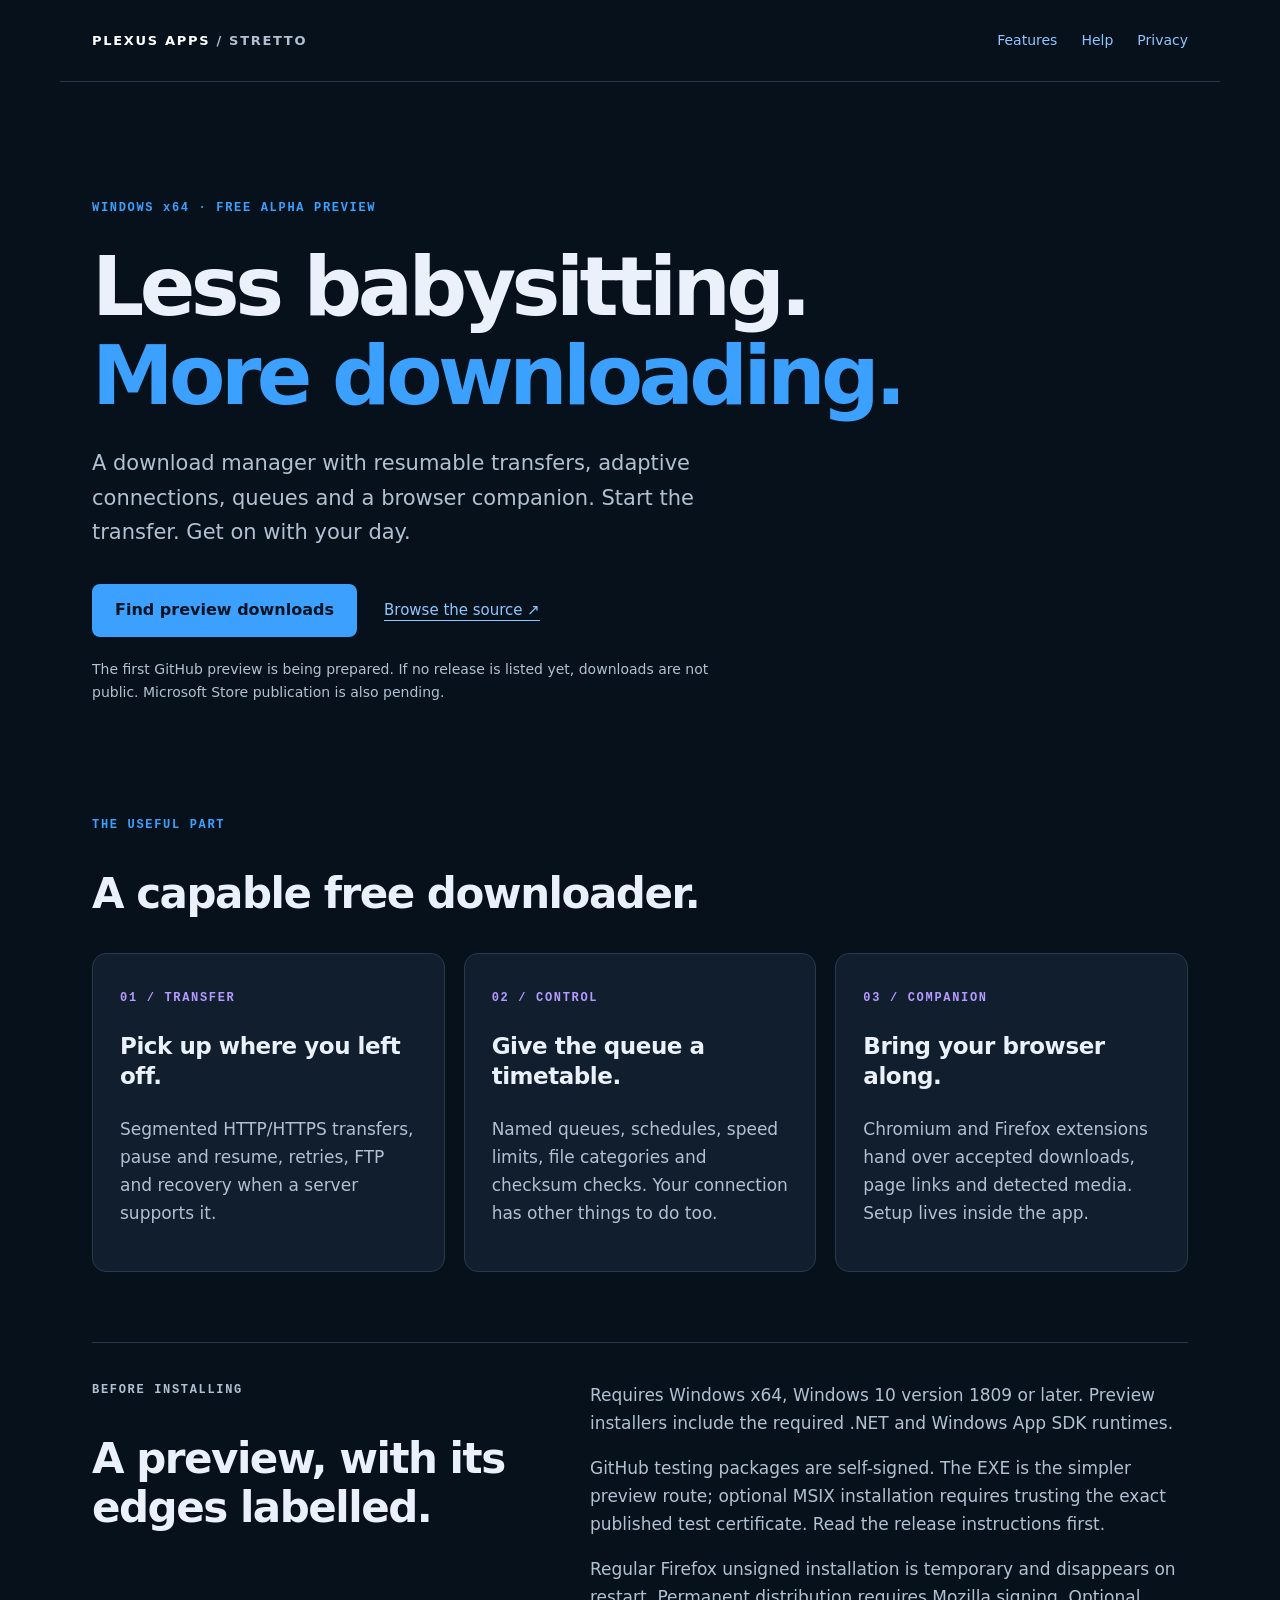
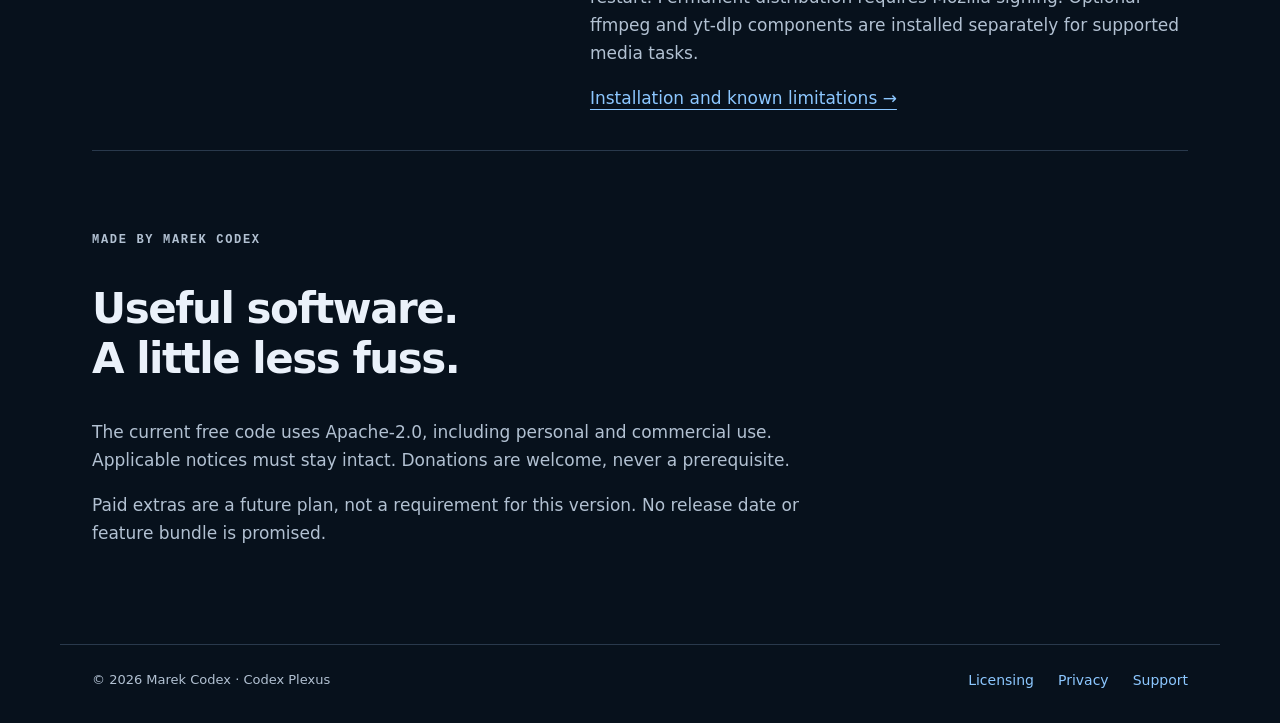
==== site/index.html @ dfea5575 "Prepare secure free preview, Apache licensing, and Windows package checks" ====
<!doctype html>
<html lang="en">
<head><meta charset="utf-8"><meta name="viewport" content="width=device-width,initial-scale=1"><meta name="description" content="Stretto Download Manager for Windows. Resumable transfers, adaptive connections, queues and browser integration."><title>Stretto Download Manager · Plexus Apps</title><link rel="stylesheet" href="style.css"></head>
<body>
<a class="skip" href="#main">Skip to content</a>
<header><a class="brand" href="index.html">PLEXUS APPS <span>/ STRETTO</span></a><nav aria-label="Main navigation"><a href="#features">Features</a><a href="support.html">Help</a><a href="privacy.html">Privacy</a></nav></header>
<main id="main">
<section class="hero"><p class="eyebrow">WINDOWS x64 · FREE ALPHA PREVIEW</p><h1>Less babysitting.<br><span>More downloading.</span></h1><p class="intro">A download manager with resumable transfers, adaptive connections, queues and a browser companion. Start the transfer. Get on with your day.</p><div class="actions"><a class="button" href="https://github.com/Marek-Codex/Stretto-Download-Manager/releases">Find preview downloads</a><a class="secondary" href="https://github.com/Marek-Codex/Stretto-Download-Manager">Browse the source ↗</a></div><p class="note">The first GitHub preview is being prepared. If no release is listed yet, downloads are not public. Microsoft Store publication is also pending.</p></section>
<section id="features" aria-labelledby="feature-title"><p class="eyebrow">THE USEFUL PART</p><h2 id="feature-title">A capable free downloader.</h2><div class="grid"><article><span class="number">01 / TRANSFER</span><h3>Pick up where you left off.</h3><p>Segmented HTTP/HTTPS transfers, pause and resume, retries, FTP and recovery when a server supports it.</p></article><article><span class="number">02 / CONTROL</span><h3>Give the queue a timetable.</h3><p>Named queues, schedules, speed limits, file categories and checksum checks. Your connection has other things to do too.</p></article><article><span class="number">03 / COMPANION</span><h3>Bring your browser along.</h3><p>Chromium and Firefox extensions hand over accepted downloads, page links and detected media. Setup lives inside the app.</p></article></div></section>
<section class="panel" aria-labelledby="preview-title"><div><p class="eyebrow">BEFORE INSTALLING</p><h2 id="preview-title">A preview, with its edges labelled.</h2></div><div><p>Requires Windows x64, Windows 10 version 1809 or later. Preview installers include the required .NET and Windows App SDK runtimes.</p><p>GitHub testing packages are self-signed. The EXE is the simpler preview route; optional MSIX installation requires trusting the exact published test certificate. Read the release instructions first.</p><p>Regular Firefox unsigned installation is temporary and disappears on restart. Permanent distribution requires Mozilla signing. Optional ffmpeg and yt-dlp components are installed separately for supported media tasks.</p><a href="support.html">Installation and known limitations →</a></div></section>
<section class="closing"><p class="eyebrow">MADE BY MAREK CODEX</p><h2>Useful software.<br>A little less fuss.</h2><p>The current free code uses Apache-2.0, including personal and commercial use. Applicable notices must stay intact. Donations are welcome, never a prerequisite.</p><p>Paid extras are a future plan, not a requirement for this version. No release date or feature bundle is promised.</p></section>
</main><footer><span>© 2026 Marek Codex · Codex Plexus</span><div><a href="licensing.html">Licensing</a><a href="privacy.html">Privacy</a><a href="support.html">Support</a></div></footer>
</body></html>
---- site/style.css ----
:root{color-scheme:dark;--bg:#07111c;--panel:#101e2d;--text:#eaf1fa;--muted:#b2c1d2;--blue:#3ca0ff;--line:#29394c}*{box-sizing:border-box}html{scroll-behavior:smooth}body{margin:0;background:var(--bg);color:var(--text);font:17px/1.65 system-ui,-apple-system,"Segoe UI",sans-serif}a{color:#8cc7ff;text-underline-offset:5px}a:hover{color:white}a:focus-visible{outline:3px solid var(--blue);outline-offset:6px}header,main,footer{max-width:1160px;margin:auto;padding-left:32px;padding-right:32px}header{display:flex;justify-content:space-between;align-items:center;gap:24px;padding-top:29px;padding-bottom:29px;border-bottom:1px solid var(--line)}.brand{color:white;text-decoration:none;font-size:13px;letter-spacing:.13em;font-weight:750}.brand span{color:var(--muted)}nav,footer div{display:flex;gap:24px}nav a,footer a{font-size:14px;text-decoration:none}.hero{padding:105px 0 86px;max-width:860px}.eyebrow,.number{color:var(--blue);font:700 12px/1.5 ui-monospace,Consolas,monospace;letter-spacing:.14em}h1{font-size:clamp(46px,7vw,82px);line-height:1.08;letter-spacing:-.055em;margin:26px 0}h1 span{color:var(--blue)}h2{font-size:clamp(28px,4vw,42px);line-height:1.18;letter-spacing:-.035em}h3{font-size:23px;line-height:1.3;letter-spacing:-.02em}.intro{font-size:21px;color:var(--muted);max-width:670px}.actions{display:flex;flex-wrap:wrap;align-items:center;gap:27px;margin:34px 0 21px}.button{display:inline-block;padding:13px 23px;background:var(--blue);border-radius:8px;color:#051322;text-decoration:none;font-size:16px;font-weight:750}.button:hover{background:#85c3ff;color:#051322}.secondary{font-size:15px}.note{font-size:14px;color:var(--muted);max-width:650px}.grid{display:grid;grid-template-columns:repeat(3,1fr);gap:19px;margin:32px 0 70px}.grid article{background:var(--panel);border:1px solid var(--line);border-radius:14px;padding:27px}.grid p,.panel p,.closing p{color:var(--muted)}.number{color:#b69aff}.panel{display:grid;grid-template-columns:1fr 1.35fr;gap:55px;padding:38px 0;border-top:1px solid var(--line);border-bottom:1px solid var(--line)}.panel p:first-child{margin-top:0}.closing{max-width:730px;padding:68px 0 80px}footer{padding-top:24px;padding-bottom:30px;border-top:1px solid var(--line);display:flex;justify-content:space-between;gap:24px;font-size:13px;color:var(--muted)}.skip{position:absolute;left:16px;top:-100px;background:var(--bg);padding:12px;z-index:2}.skip:focus{top:8px}.document{max-width:850px;padding-top:50px;padding-bottom:70px}.document h1{font-size:42px}.document pre{font:inherit;white-space:pre-wrap;overflow-wrap:anywhere;color:var(--muted)}@media(max-width:760px){header,main,footer{padding-left:22px;padding-right:22px}header,footer{flex-direction:column;align-items:flex-start}.hero{padding:65px 0 55px}.grid,.panel{grid-template-columns:1fr}.panel{gap:16px}.grid{gap:14px}nav,footer div{flex-wrap:wrap;gap:20px}.intro{font-size:19px}}@media(prefers-reduced-motion:reduce){html{scroll-behavior:auto}}
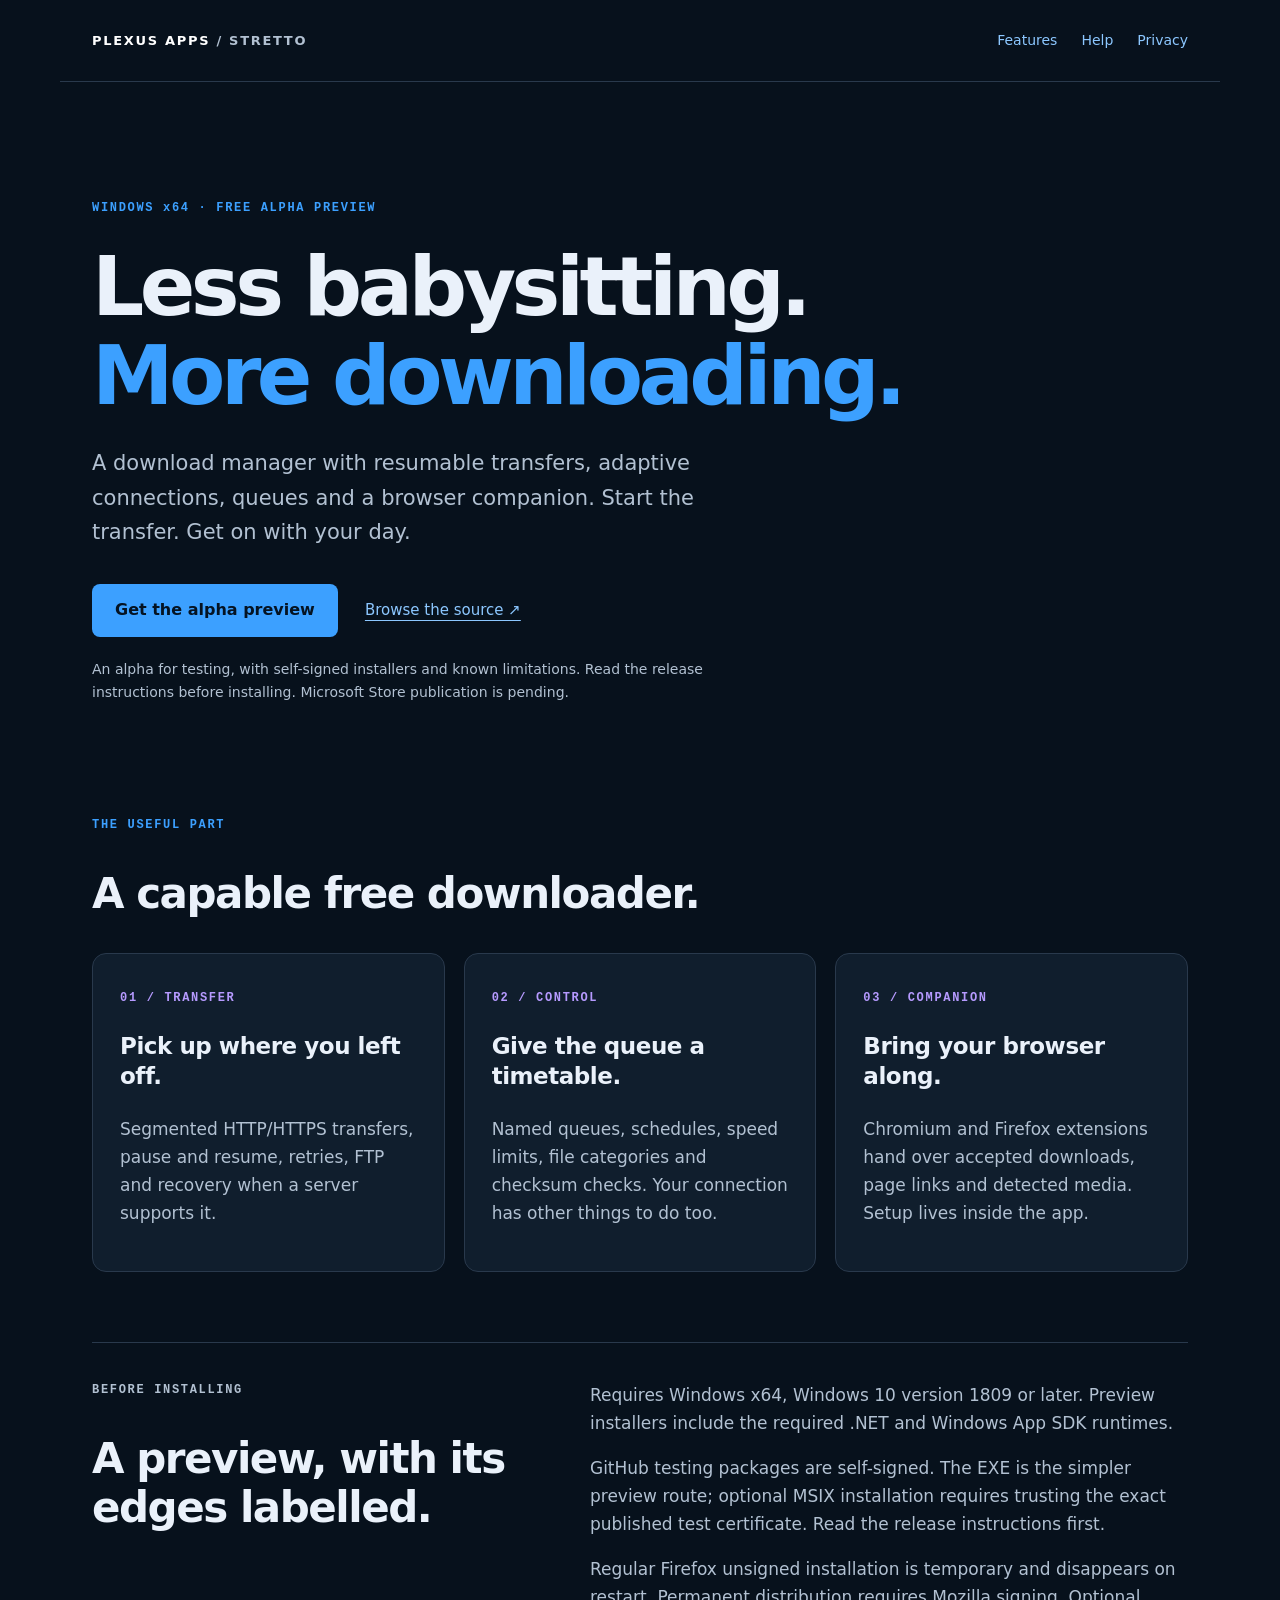
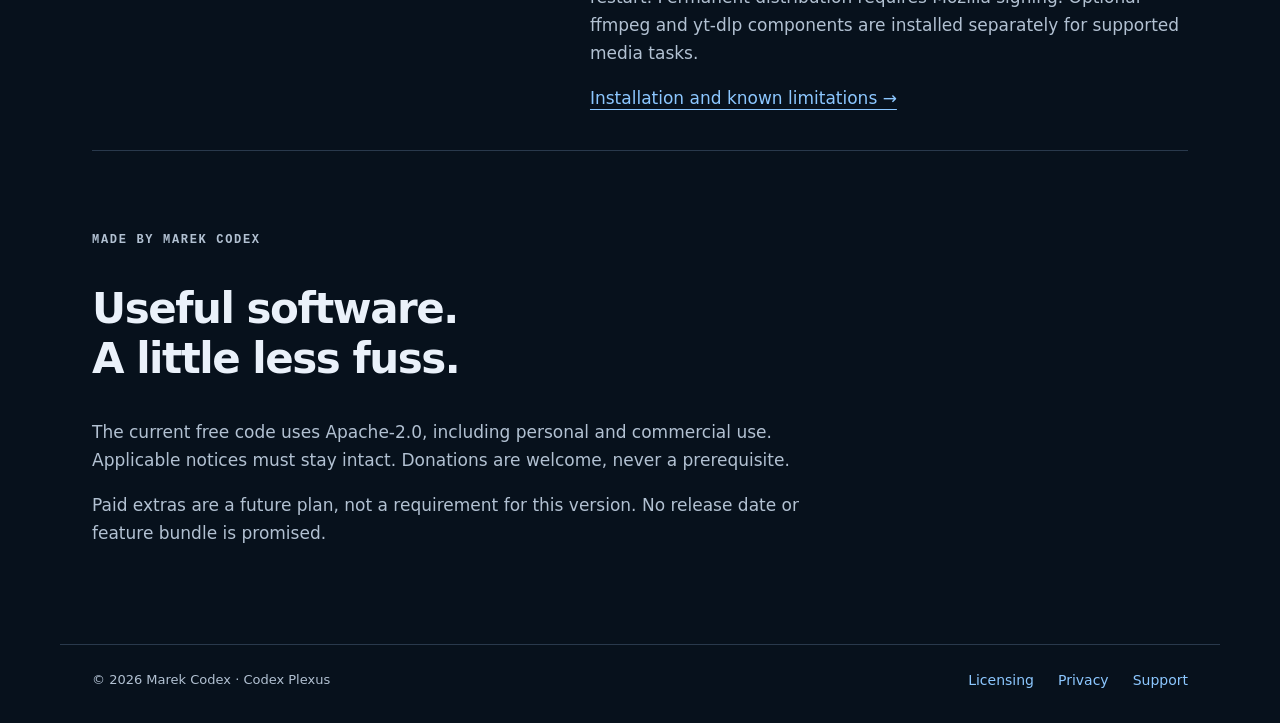
==== commit 5ec47446: "Record clean Windows acceptance and prepare the preview homepage" ====
--- a/site/index.html
+++ b/site/index.html
@@ -5,7 +5,7 @@
 <a class="skip" href="#main">Skip to content</a>
 <header><a class="brand" href="index.html">PLEXUS APPS <span>/ STRETTO</span></a><nav aria-label="Main navigation"><a href="#features">Features</a><a href="support.html">Help</a><a href="privacy.html">Privacy</a></nav></header>
 <main id="main">
-<section class="hero"><p class="eyebrow">WINDOWS x64 · FREE ALPHA PREVIEW</p><h1>Less babysitting.<br><span>More downloading.</span></h1><p class="intro">A download manager with resumable transfers, adaptive connections, queues and a browser companion. Start the transfer. Get on with your day.</p><div class="actions"><a class="button" href="https://github.com/Marek-Codex/Stretto-Download-Manager/releases">Find preview downloads</a><a class="secondary" href="https://github.com/Marek-Codex/Stretto-Download-Manager">Browse the source ↗</a></div><p class="note">The first GitHub preview is being prepared. If no release is listed yet, downloads are not public. Microsoft Store publication is also pending.</p></section>
+<section class="hero"><p class="eyebrow">WINDOWS x64 · FREE ALPHA PREVIEW</p><h1>Less babysitting.<br><span>More downloading.</span></h1><p class="intro">A download manager with resumable transfers, adaptive connections, queues and a browser companion. Start the transfer. Get on with your day.</p><div class="actions"><a class="button" href="https://github.com/Marek-Codex/Stretto-Download-Manager/releases/tag/v0.1.0-alpha.1">Get the alpha preview</a><a class="secondary" href="https://github.com/Marek-Codex/Stretto-Download-Manager">Browse the source ↗</a></div><p class="note">An alpha for testing, with self-signed installers and known limitations. Read the release instructions before installing. Microsoft Store publication is pending.</p></section>
 <section id="features" aria-labelledby="feature-title"><p class="eyebrow">THE USEFUL PART</p><h2 id="feature-title">A capable free downloader.</h2><div class="grid"><article><span class="number">01 / TRANSFER</span><h3>Pick up where you left off.</h3><p>Segmented HTTP/HTTPS transfers, pause and resume, retries, FTP and recovery when a server supports it.</p></article><article><span class="number">02 / CONTROL</span><h3>Give the queue a timetable.</h3><p>Named queues, schedules, speed limits, file categories and checksum checks. Your connection has other things to do too.</p></article><article><span class="number">03 / COMPANION</span><h3>Bring your browser along.</h3><p>Chromium and Firefox extensions hand over accepted downloads, page links and detected media. Setup lives inside the app.</p></article></div></section>
 <section class="panel" aria-labelledby="preview-title"><div><p class="eyebrow">BEFORE INSTALLING</p><h2 id="preview-title">A preview, with its edges labelled.</h2></div><div><p>Requires Windows x64, Windows 10 version 1809 or later. Preview installers include the required .NET and Windows App SDK runtimes.</p><p>GitHub testing packages are self-signed. The EXE is the simpler preview route; optional MSIX installation requires trusting the exact published test certificate. Read the release instructions first.</p><p>Regular Firefox unsigned installation is temporary and disappears on restart. Permanent distribution requires Mozilla signing. Optional ffmpeg and yt-dlp components are installed separately for supported media tasks.</p><a href="support.html">Installation and known limitations →</a></div></section>
 <section class="closing"><p class="eyebrow">MADE BY MAREK CODEX</p><h2>Useful software.<br>A little less fuss.</h2><p>The current free code uses Apache-2.0, including personal and commercial use. Applicable notices must stay intact. Donations are welcome, never a prerequisite.</p><p>Paid extras are a future plan, not a requirement for this version. No release date or feature bundle is promised.</p></section>
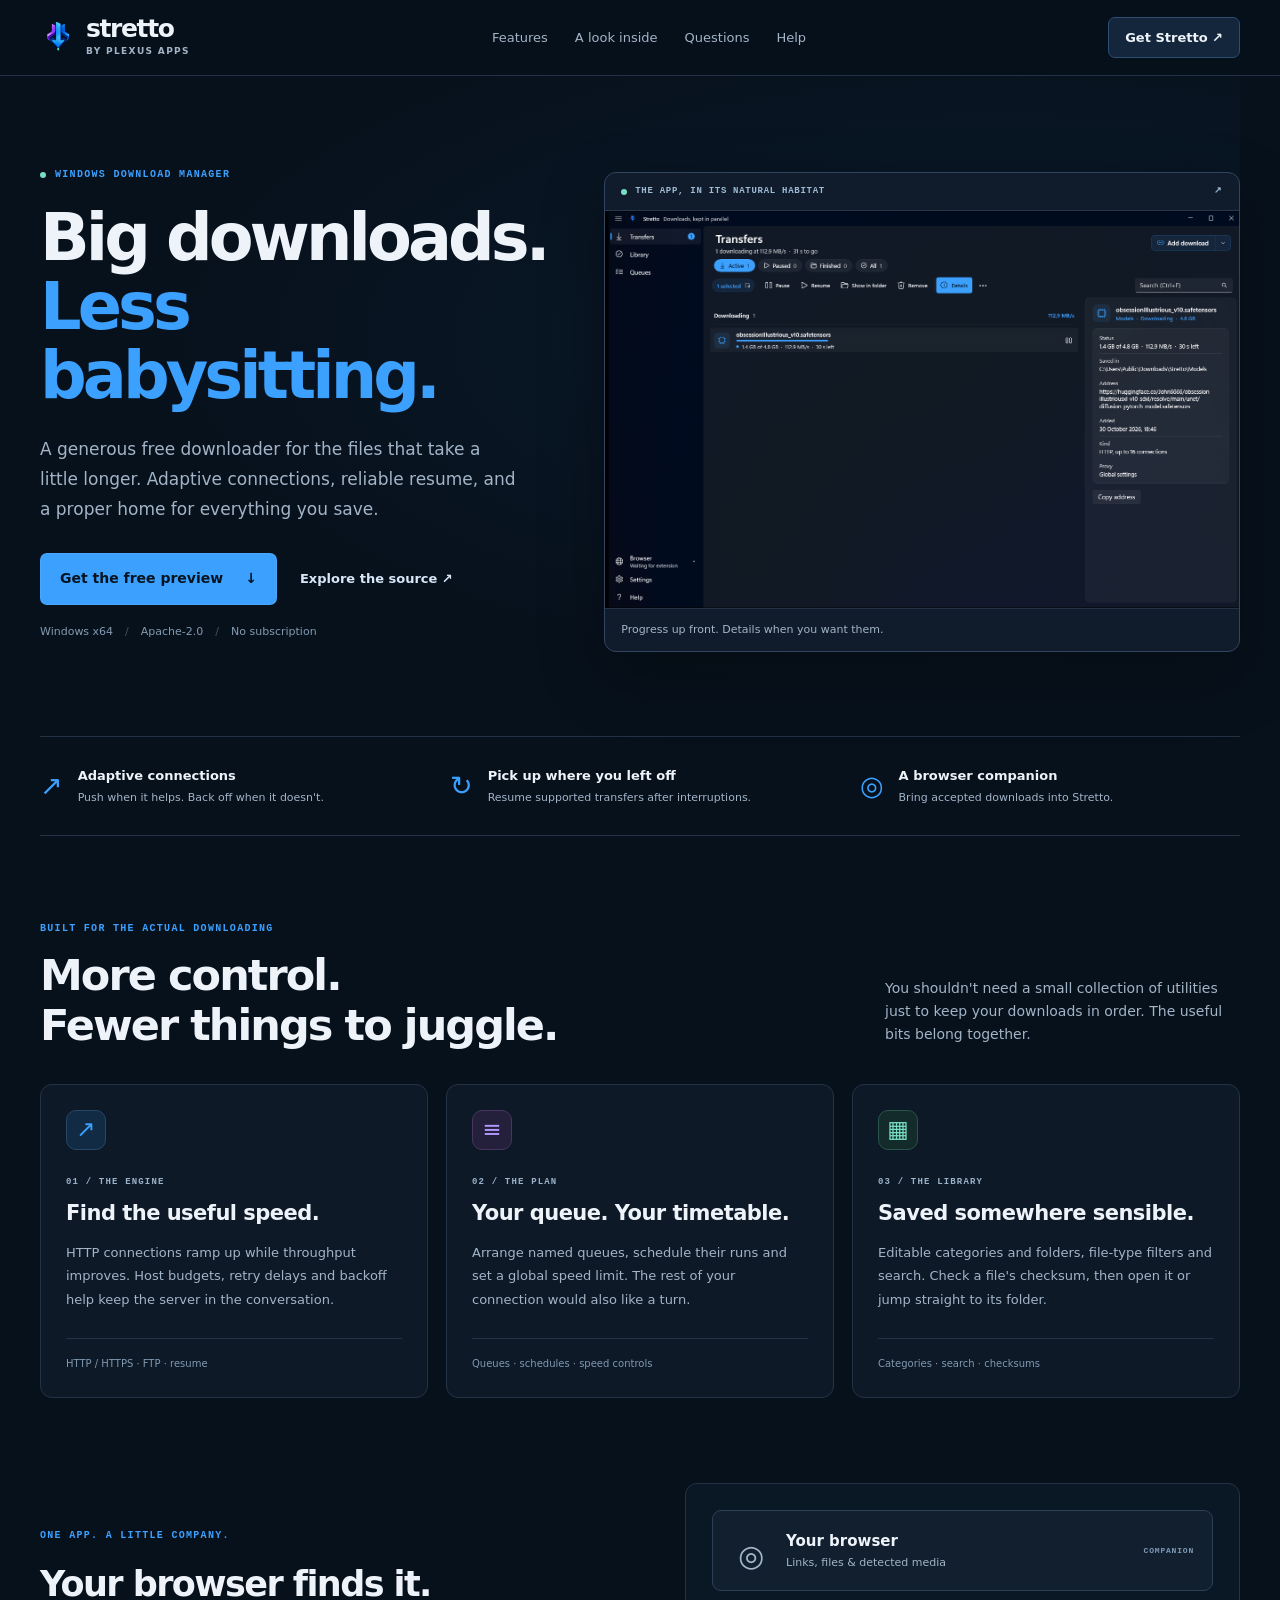
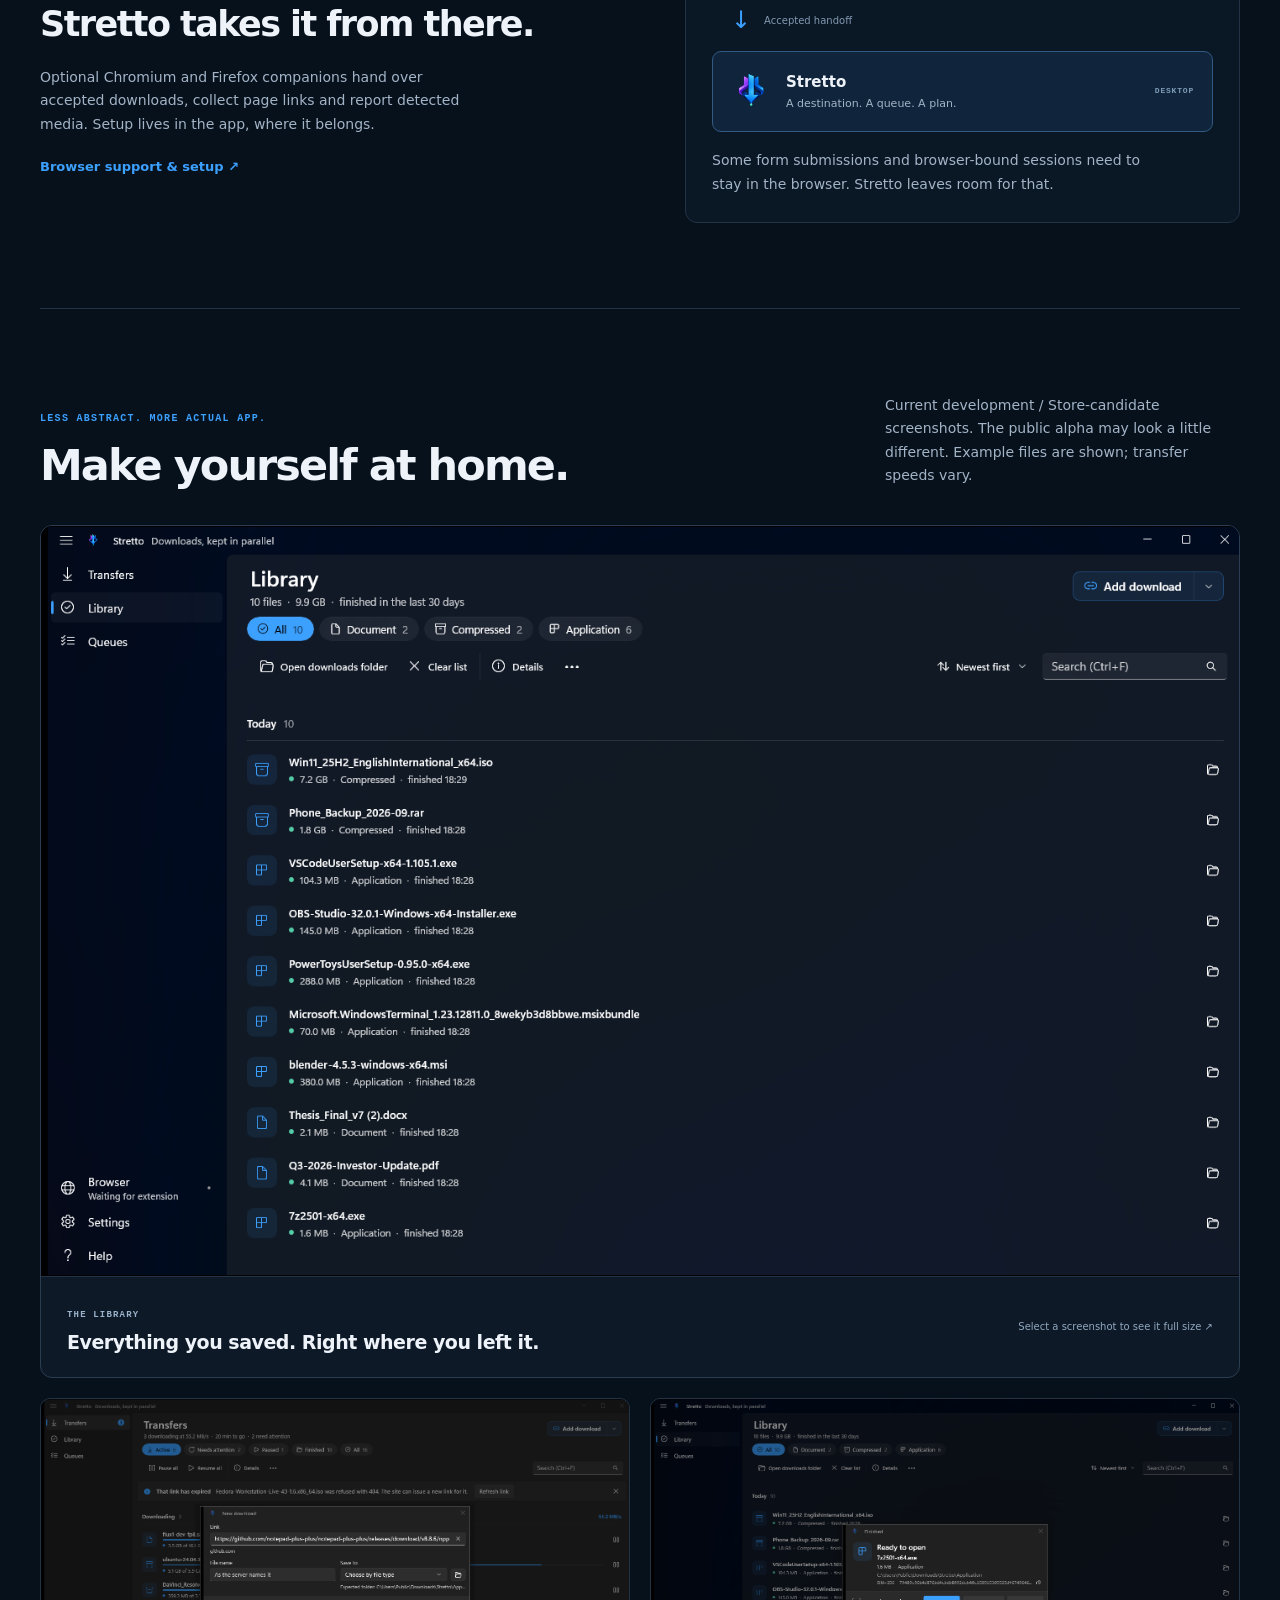
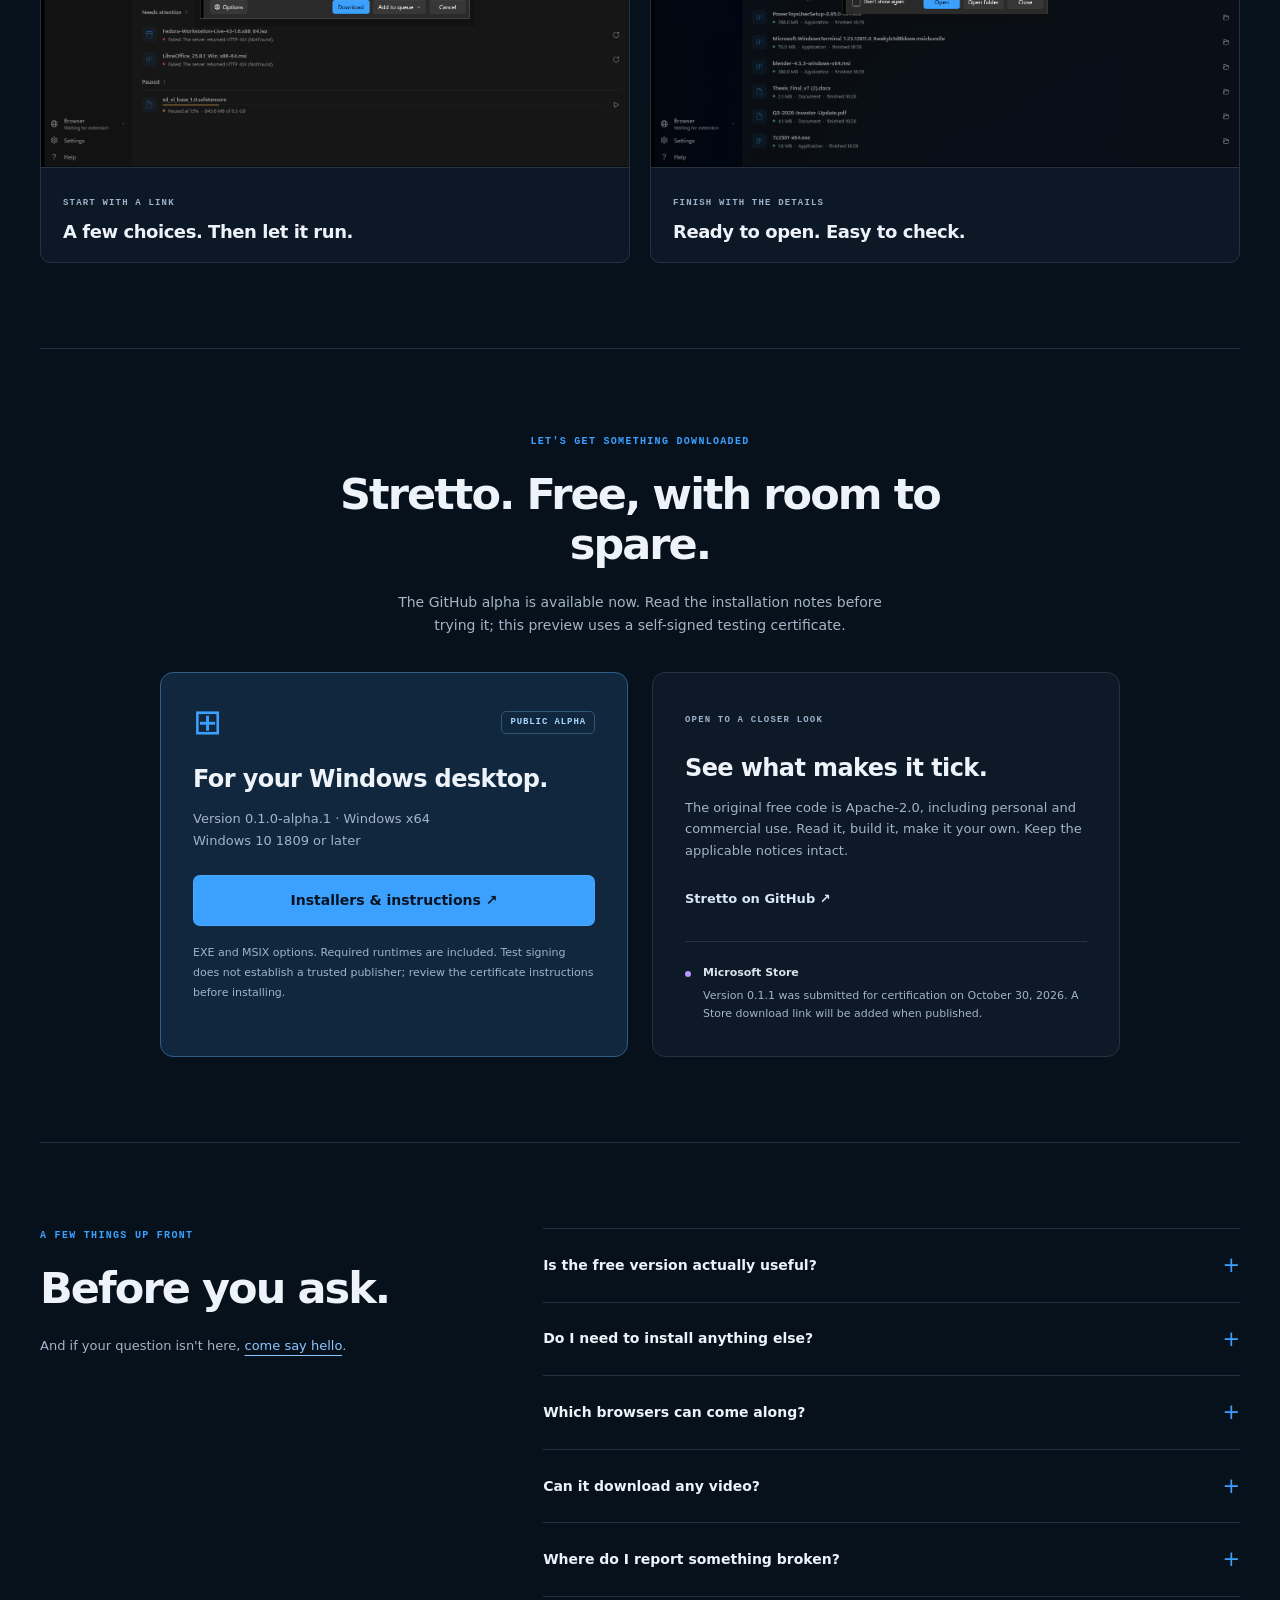
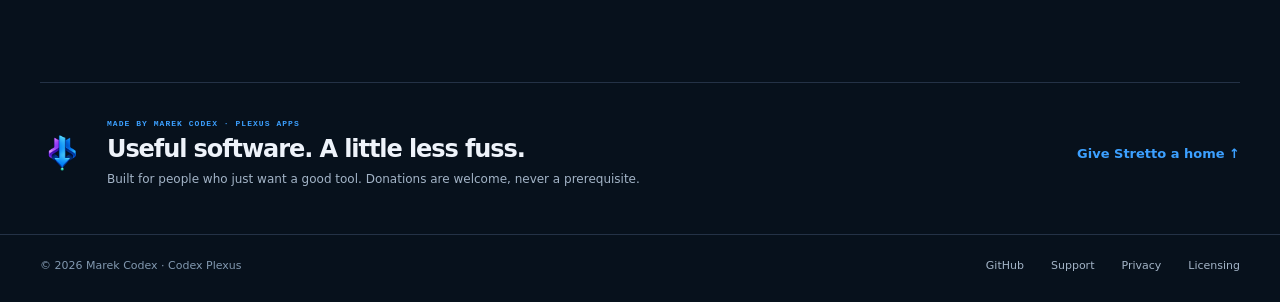
==== commit 305e9ee7: "Give the Stretto homepage navigation, screenshots and a fuller product layout" ====
--- a/site/index.html
+++ b/site/index.html
@@ -1,13 +1,32 @@
 <!doctype html>
 <html lang="en">
-<head><meta charset="utf-8"><meta name="viewport" content="width=device-width,initial-scale=1"><meta name="description" content="Stretto Download Manager for Windows. Resumable transfers, adaptive connections, queues and browser integration."><title>Stretto Download Manager · Plexus Apps</title><link rel="stylesheet" href="style.css"></head>
+<head>
+<meta charset="utf-8"><meta name="viewport" content="width=device-width,initial-scale=1"><meta name="theme-color" content="#07111c">
+<meta name="description" content="Big downloads. Less babysitting. Stretto is a free Windows download manager with adaptive connections, resumable transfers, queues and a browser companion.">
+<title>Stretto Download Manager · Plexus Apps</title><link rel="icon" href="assets/stretto.png"><link rel="stylesheet" href="style.css">
+</head>
 <body>
 <a class="skip" href="#main">Skip to content</a>
-<header><a class="brand" href="index.html">PLEXUS APPS <span>/ STRETTO</span></a><nav aria-label="Main navigation"><a href="#features">Features</a><a href="support.html">Help</a><a href="privacy.html">Privacy</a></nav></header>
+<header class="site-header"><div class="header-inner">
+<a class="brand" href="#main" aria-label="Stretto home"><img src="assets/stretto.png" width="36" height="36" alt=""><span class="brand-name">stretto<span class="brand-by">BY PLEXUS APPS</span></span></a>
+<nav aria-label="Main navigation"><a href="#features">Features</a><a href="#screenshots">A look inside</a><a href="#questions">Questions</a><a href="support.html">Help</a></nav><a class="nav-download" href="#download">Get Stretto ↗</a>
+</div></header>
 <main id="main">
-<section class="hero"><p class="eyebrow">WINDOWS x64 · FREE ALPHA PREVIEW</p><h1>Less babysitting.<br><span>More downloading.</span></h1><p class="intro">A download manager with resumable transfers, adaptive connections, queues and a browser companion. Start the transfer. Get on with your day.</p><div class="actions"><a class="button" href="https://github.com/Marek-Codex/Stretto-Download-Manager/releases/tag/v0.1.0-alpha.1">Get the alpha preview</a><a class="secondary" href="https://github.com/Marek-Codex/Stretto-Download-Manager">Browse the source ↗</a></div><p class="note">An alpha for testing, with self-signed installers and known limitations. Read the release instructions before installing. Microsoft Store publication is pending.</p></section>
-<section id="features" aria-labelledby="feature-title"><p class="eyebrow">THE USEFUL PART</p><h2 id="feature-title">A capable free downloader.</h2><div class="grid"><article><span class="number">01 / TRANSFER</span><h3>Pick up where you left off.</h3><p>Segmented HTTP/HTTPS transfers, pause and resume, retries, FTP and recovery when a server supports it.</p></article><article><span class="number">02 / CONTROL</span><h3>Give the queue a timetable.</h3><p>Named queues, schedules, speed limits, file categories and checksum checks. Your connection has other things to do too.</p></article><article><span class="number">03 / COMPANION</span><h3>Bring your browser along.</h3><p>Chromium and Firefox extensions hand over accepted downloads, page links and detected media. Setup lives inside the app.</p></article></div></section>
-<section class="panel" aria-labelledby="preview-title"><div><p class="eyebrow">BEFORE INSTALLING</p><h2 id="preview-title">A preview, with its edges labelled.</h2></div><div><p>Requires Windows x64, Windows 10 version 1809 or later. Preview installers include the required .NET and Windows App SDK runtimes.</p><p>GitHub testing packages are self-signed. The EXE is the simpler preview route; optional MSIX installation requires trusting the exact published test certificate. Read the release instructions first.</p><p>Regular Firefox unsigned installation is temporary and disappears on restart. Permanent distribution requires Mozilla signing. Optional ffmpeg and yt-dlp components are installed separately for supported media tasks.</p><a href="support.html">Installation and known limitations →</a></div></section>
-<section class="closing"><p class="eyebrow">MADE BY MAREK CODEX</p><h2>Useful software.<br>A little less fuss.</h2><p>The current free code uses Apache-2.0, including personal and commercial use. Applicable notices must stay intact. Donations are welcome, never a prerequisite.</p><p>Paid extras are a future plan, not a requirement for this version. No release date or feature bundle is promised.</p></section>
-</main><footer><span>© 2026 Marek Codex · Codex Plexus</span><div><a href="licensing.html">Licensing</a><a href="privacy.html">Privacy</a><a href="support.html">Support</a></div></footer>
+<section class="hero" aria-labelledby="hero-title">
+<div class="hero-copy"><p class="eyebrow"><span class="dot" aria-hidden="true"></span> WINDOWS DOWNLOAD MANAGER</p><h1 id="hero-title">Big downloads.<br><span>Less babysitting.</span></h1><p class="intro">A generous free downloader for the files that take a little longer. Adaptive connections, reliable resume, and a proper home for everything you save.</p><div class="actions"><a class="button" href="#download">Get the free preview <span aria-hidden="true">↓</span></a><a class="secondary" href="https://github.com/Marek-Codex/Stretto-Download-Manager">Explore the source ↗</a></div><p class="hero-meta">Windows x64 <span>/</span> Apache-2.0 <span>/</span> No subscription</p></div>
+<figure class="hero-preview"><div class="preview-label"><span><span class="dot" aria-hidden="true"></span> THE APP, IN ITS NATURAL HABITAT</span><span aria-hidden="true">↗</span></div><a href="assets/07-single-download-speed.png" aria-label="View full-size transfer details screenshot"><img src="assets/07-single-download-speed.png" width="1426" height="893" alt="Stretto Transfers with an active download and its source, destination and connection details."></a><figcaption>Progress up front. Details when you want them.</figcaption></figure>
+</section>
+<div class="capability-strip" aria-label="Core capabilities"><div><span aria-hidden="true">↗</span><p><strong>Adaptive connections</strong><span>Push when it helps. Back off when it doesn't.</span></p></div><div><span aria-hidden="true">↻</span><p><strong>Pick up where you left off</strong><span>Resume supported transfers after interruptions.</span></p></div><div><span aria-hidden="true">◎</span><p><strong>A browser companion</strong><span>Bring accepted downloads into Stretto.</span></p></div></div>
+<section id="features" class="section" aria-labelledby="feature-title">
+<div class="section-heading"><div><p class="eyebrow">BUILT FOR THE ACTUAL DOWNLOADING</p><h2 id="feature-title">More control.<br>Fewer things to juggle.</h2></div><p>You shouldn't need a small collection of utilities just to keep your downloads in order. The useful bits belong together.</p></div>
+<div class="feature-grid"><article class="feature-card"><span class="feature-icon" aria-hidden="true">↗</span><span class="number">01 / THE ENGINE</span><h3>Find the useful speed.</h3><p>HTTP connections ramp up while throughput improves. Host budgets, retry delays and backoff help keep the server in the conversation.</p><span class="card-detail">HTTP / HTTPS · FTP · resume</span></article><article class="feature-card"><span class="feature-icon violet" aria-hidden="true">≡</span><span class="number">02 / THE PLAN</span><h3>Your queue. Your timetable.</h3><p>Arrange named queues, schedule their runs and set a global speed limit. The rest of your connection would also like a turn.</p><span class="card-detail">Queues · schedules · speed controls</span></article><article class="feature-card"><span class="feature-icon mint" aria-hidden="true">▦</span><span class="number">03 / THE LIBRARY</span><h3>Saved somewhere sensible.</h3><p>Editable categories and folders, file-type filters and search. Check a file's checksum, then open it or jump straight to its folder.</p><span class="card-detail">Categories · search · checksums</span></article></div>
+</section>
+<section class="companion section" aria-labelledby="companion-title"><div><p class="eyebrow">ONE APP. A LITTLE COMPANY.</p><h2 id="companion-title">Your browser finds it.<br>Stretto takes it from there.</h2><p>Optional Chromium and Firefox companions hand over accepted downloads, collect page links and report detected media. Setup lives in the app, where it belongs.</p><a class="text-link" href="https://github.com/Marek-Codex/Stretto-Download-Manager/blob/main/extensions/README.md">Browser support & setup ↗</a></div><div class="handoff-diagram" aria-label="Browser downloads pass through accepted handoff to Stretto"><div class="handoff-node"><span class="node-symbol" aria-hidden="true">◎</span><div><strong>Your browser</strong><span>Links, files & detected media</span></div><span class="node-tag">COMPANION</span></div><div class="handoff-connector"><span aria-hidden="true">↓</span> Accepted handoff</div><div class="handoff-node app-node"><img src="assets/stretto.png" width="40" height="40" alt=""><div><strong>Stretto</strong><span>A destination. A queue. A plan.</span></div><span class="node-tag">DESKTOP</span></div><p class="diagram-note">Some form submissions and browser-bound sessions need to stay in the browser. Stretto leaves room for that.</p></div></section>
+<section id="screenshots" class="section" aria-labelledby="screenshots-title"><div class="section-heading"><div><p class="eyebrow">LESS ABSTRACT. MORE ACTUAL APP.</p><h2 id="screenshots-title">Make yourself at home.</h2></div><p>Current development / Store-candidate screenshots. The public alpha may look a little different. Example files are shown; transfer speeds vary.</p></div>
+<figure class="showcase"><a href="assets/03-library.png" aria-label="View full-size Library screenshot"><img src="assets/03-library.png" width="1426" height="893" loading="lazy" alt="Stretto Library with finished downloads, file-type filters, search and folder controls."></a><figcaption><div><span class="number">THE LIBRARY</span><h3>Everything you saved. Right where you left it.</h3></div><span class="enlarge">Select a screenshot to see it full size ↗</span></figcaption></figure>
+<div class="screenshot-grid"><figure><a href="assets/05-add-download.png" aria-label="View full-size Add download screenshot"><img src="assets/05-add-download.png" width="1426" height="893" loading="lazy" alt="Add download with link, file name, destination and queue controls."></a><figcaption><span class="number">START WITH A LINK</span><h3>A few choices. Then let it run.</h3></figcaption></figure><figure><a href="assets/04-finished-with-sha256.png" aria-label="View full-size finished download screenshot"><img src="assets/04-finished-with-sha256.png" width="1426" height="893" loading="lazy" alt="Finished download with its SHA-256 checksum and open-folder controls."></a><figcaption><span class="number">FINISH WITH THE DETAILS</span><h3>Ready to open. Easy to check.</h3></figcaption></figure></div></section>
+<section id="download" class="download-section section" aria-labelledby="download-title"><div class="download-heading"><p class="eyebrow">LET'S GET SOMETHING DOWNLOADED</p><h2 id="download-title">Stretto. Free, with room to spare.</h2><p>The GitHub alpha is available now. Read the installation notes before trying it; this preview uses a self-signed testing certificate.</p></div><div class="download-grid"><article class="download-card"><div class="download-card-top"><span class="platform-icon" aria-hidden="true">⊞</span><span class="release-tag">PUBLIC ALPHA</span></div><h3>For your Windows desktop.</h3><p>Version 0.1.0-alpha.1 · Windows x64<br>Windows 10 1809 or later</p><a class="button" href="https://github.com/Marek-Codex/Stretto-Download-Manager/releases/tag/v0.1.0-alpha.1">Installers & instructions ↗</a><p class="small-print">EXE and MSIX options. Required runtimes are included. Test signing does not establish a trusted publisher; review the certificate instructions before installing.</p></article><article class="source-card"><span class="number">OPEN TO A CLOSER LOOK</span><h3>See what makes it tick.</h3><p>The original free code is Apache-2.0, including personal and commercial use. Read it, build it, make it your own. Keep the applicable notices intact.</p><a class="secondary" href="https://github.com/Marek-Codex/Stretto-Download-Manager">Stretto on GitHub ↗</a><div class="store-note"><span class="dot" aria-hidden="true"></span><p><strong>Microsoft Store</strong><span>Version 0.1.1 was submitted for certification on October 30, 2026. A Store download link will be added when published.</span></p></div></article></div></section>
+<section id="questions" class="section questions" aria-labelledby="questions-title"><div><p class="eyebrow">A FEW THINGS UP FRONT</p><h2 id="questions-title">Before you ask.</h2><p>And if your question isn't here, <a href="support.html">come say hello</a>.</p></div><div class="faq-list"><details><summary>Is the free version actually useful?</summary><p>That's the point. Adaptive downloads, resume, queues, schedules, categories, checksums and browser integration are in the free app. Paid extras are a future plan; this version has no paid feature activation or subscription.</p></details><details><summary>Do I need to install anything else?</summary><p>The preview packages include the required .NET and Windows App SDK runtimes. Ordinary file downloads need no optional tools. ffmpeg and yt-dlp are separate, optional components for supported media extraction and conversion.</p></details><details><summary>Which browsers can come along?</summary><p>The companion supports Chromium browsers and Firefox. Current Chromium setup uses an unpacked extension. Regular Firefox can load the unsigned companion temporarily, but it disappears on restart. Permanent Firefox distribution requires Mozilla signing. The in-app Browser setup explains the options.</p></details><details><summary>Can it download any video?</summary><p>Supported media depends on the source and optional tools. DRM, access permissions and browser-bound sessions still apply. Stretto does not bypass them.</p></details><details><summary>Where do I report something broken?</summary><p>Start with the <a href="support.html">support page</a>. Include your app version, Windows version and what happened. Remove private URLs, cookies and credentials from anything you share. Bug reports are welcome; nobody needs to apologize for finding one.</p></details></div></section>
+<section class="closing"><img src="assets/stretto.png" width="44" height="44" alt=""><div><p class="eyebrow">MADE BY MAREK CODEX · PLEXUS APPS</p><h2>Useful software. A little less fuss.</h2><p>Built for people who just want a good tool. Donations are welcome, never a prerequisite.</p></div><a href="#download" class="text-link">Give Stretto a home ↑</a></section>
+</main><footer><span>© 2026 Marek Codex · Codex Plexus</span><div><a href="https://github.com/Marek-Codex/Stretto-Download-Manager">GitHub</a><a href="support.html">Support</a><a href="privacy.html">Privacy</a><a href="licensing.html">Licensing</a></div></footer>
 </body></html>
--- a/site/style.css
+++ b/site/style.css
@@ -1 +1,1138 @@
-:root{color-scheme:dark;--bg:#07111c;--panel:#101e2d;--text:#eaf1fa;--muted:#b2c1d2;--blue:#3ca0ff;--line:#29394c}*{box-sizing:border-box}html{scroll-behavior:smooth}body{margin:0;background:var(--bg);color:var(--text);font:17px/1.65 system-ui,-apple-system,"Segoe UI",sans-serif}a{color:#8cc7ff;text-underline-offset:5px}a:hover{color:white}a:focus-visible{outline:3px solid var(--blue);outline-offset:6px}header,main,footer{max-width:1160px;margin:auto;padding-left:32px;padding-right:32px}header{display:flex;justify-content:space-between;align-items:center;gap:24px;padding-top:29px;padding-bottom:29px;border-bottom:1px solid var(--line)}.brand{color:white;text-decoration:none;font-size:13px;letter-spacing:.13em;font-weight:750}.brand span{color:var(--muted)}nav,footer div{display:flex;gap:24px}nav a,footer a{font-size:14px;text-decoration:none}.hero{padding:105px 0 86px;max-width:860px}.eyebrow,.number{color:var(--blue);font:700 12px/1.5 ui-monospace,Consolas,monospace;letter-spacing:.14em}h1{font-size:clamp(46px,7vw,82px);line-height:1.08;letter-spacing:-.055em;margin:26px 0}h1 span{color:var(--blue)}h2{font-size:clamp(28px,4vw,42px);line-height:1.18;letter-spacing:-.035em}h3{font-size:23px;line-height:1.3;letter-spacing:-.02em}.intro{font-size:21px;color:var(--muted);max-width:670px}.actions{display:flex;flex-wrap:wrap;align-items:center;gap:27px;margin:34px 0 21px}.button{display:inline-block;padding:13px 23px;background:var(--blue);border-radius:8px;color:#051322;text-decoration:none;font-size:16px;font-weight:750}.button:hover{background:#85c3ff;color:#051322}.secondary{font-size:15px}.note{font-size:14px;color:var(--muted);max-width:650px}.grid{display:grid;grid-template-columns:repeat(3,1fr);gap:19px;margin:32px 0 70px}.grid article{background:var(--panel);border:1px solid var(--line);border-radius:14px;padding:27px}.grid p,.panel p,.closing p{color:var(--muted)}.number{color:#b69aff}.panel{display:grid;grid-template-columns:1fr 1.35fr;gap:55px;padding:38px 0;border-top:1px solid var(--line);border-bottom:1px solid var(--line)}.panel p:first-child{margin-top:0}.closing{max-width:730px;padding:68px 0 80px}footer{padding-top:24px;padding-bottom:30px;border-top:1px solid var(--line);display:flex;justify-content:space-between;gap:24px;font-size:13px;color:var(--muted)}.skip{position:absolute;left:16px;top:-100px;background:var(--bg);padding:12px;z-index:2}.skip:focus{top:8px}.document{max-width:850px;padding-top:50px;padding-bottom:70px}.document h1{font-size:42px}.document pre{font:inherit;white-space:pre-wrap;overflow-wrap:anywhere;color:var(--muted)}@media(max-width:760px){header,main,footer{padding-left:22px;padding-right:22px}header,footer{flex-direction:column;align-items:flex-start}.hero{padding:65px 0 55px}.grid,.panel{grid-template-columns:1fr}.panel{gap:16px}.grid{gap:14px}nav,footer div{flex-wrap:wrap;gap:20px}.intro{font-size:19px}}@media(prefers-reduced-motion:reduce){html{scroll-behavior:auto}}
+:root {
+  color-scheme:dark;
+  --bg:#07111c;
+  --panel:#101c2b;
+  --text:#eef3fa;
+  --muted:#a3b4c7;
+  --blue:#3ca0ff;
+  --line:#243246;
+  --violet:#b398ff;
+  --mint:#79ddc1
+}
+
+* {
+  box-sizing:border-box
+}
+
+html {
+  scroll-behavior:smooth;
+  scroll-padding-top:105px
+}
+
+body {
+  margin:0;
+  background:var(--bg);
+  color:var(--text);
+  font:16px/1.65 system-ui,-apple-system,"Segoe UI",sans-serif
+}
+
+a {
+  color:#8cc7ff;
+  text-underline-offset:5px
+}
+
+a:hover {
+  color:white
+}
+
+a:focus-visible,summary:focus-visible {
+  outline:3px solid var(--blue);
+  outline-offset:5px
+}
+
+img {
+  display:block;
+  max-width:100%;
+  height:auto
+}
+
+figure {
+  margin:0
+}
+
+header,main,footer {
+  max-width:1280px;
+  margin:auto;
+  padding-left:40px;
+  padding-right:40px
+}
+
+header {
+  display:flex;
+  align-items:center;
+  justify-content:space-between;
+  gap:24px;
+  padding-top:24px;
+  padding-bottom:24px;
+  border-bottom:1px solid var(--line)
+}
+
+.site-header {
+  position:sticky;
+  top:0;
+  z-index:20;
+  max-width:none;
+  padding:0;
+  background:rgba(7,17,28,.96);
+  backdrop-filter:blur(16px)
+}
+
+.header-inner {
+  width:100%;
+  max-width:1280px;
+  padding:15px 40px;
+  margin:auto;
+  display:flex;
+  align-items:center;
+  justify-content:space-between;
+  gap:30px
+}
+
+.brand {
+  display:inline-flex;
+  align-items:center;
+  gap:10px;
+  color:white;
+  text-decoration:none;
+  font-size:13px;
+  letter-spacing:.1em;
+  font-weight:750
+}
+
+.brand span {
+  color:var(--muted)
+}
+
+.brand .brand-name {
+  color:var(--text);
+  font-size:25px;
+  letter-spacing:-.055em;
+  line-height:1.1
+}
+
+.brand .brand-by {
+  display:block;
+  font-size:9px;
+  letter-spacing:.15em;
+  line-height:1.9;
+  color:var(--muted)
+}
+
+nav,footer div {
+  display:flex;
+  align-items:center;
+  gap:27px
+}
+
+nav a,footer a {
+  text-decoration:none;
+  font-size:13px;
+  color:var(--muted);
+  white-space:nowrap
+}
+
+nav a {
+  padding:10px 0
+}
+
+.nav-download {
+  text-decoration:none;
+  color:var(--text);
+  background:#14263b;
+  border:1px solid #2b4e72;
+  border-radius:7px;
+  font-weight:650;
+  font-size:13px;
+  padding:9px 16px;
+  white-space:nowrap
+}
+
+.nav-download:hover {
+  background:#1c3652
+}
+
+.hero {
+  display:grid;
+  grid-template-columns:.9fr 1.1fr;
+  gap:44px;
+  align-items:center;
+  position:relative;
+  padding:91px 0 78px
+}
+
+.hero:before {
+  content:"";
+  position:absolute;
+  z-index:-1;
+  inset:0;
+  background:radial-gradient(ellipse at 80% 40%,#153c6333,transparent 64%);
+  pointer-events:none
+}
+
+.eyebrow,.number {
+  font:650 10px/1.6 ui-monospace,Consolas,monospace;
+  letter-spacing:.13em;
+  color:var(--blue)
+}
+
+.eyebrow {
+  display:flex;
+  align-items:center;
+  gap:9px;
+  margin:0 0 20px
+}
+
+.dot {
+  display:inline-block;
+  flex-shrink:0;
+  width:6px;
+  height:6px;
+  background:var(--mint);
+  border-radius:50%
+}
+
+h1 {
+  font-size:clamp(43px,5.1vw,68px);
+  line-height:1.06;
+  letter-spacing:-.06em;
+  margin:0 0 25px;
+  font-weight:720
+}
+
+h1 span {
+  color:var(--blue)
+}
+
+h2 {
+  font-size:clamp(30px,3.4vw,43px);
+  line-height:1.15;
+  letter-spacing:-.045em;
+  font-weight:650;
+  margin:0 0 22px
+}
+
+h3 {
+  font-size:22px;
+  line-height:1.3;
+  letter-spacing:-.025em;
+  font-weight:650;
+  margin:16px 0 13px
+}
+
+p {
+  margin:0 0 17px
+}
+
+.intro {
+  font-size:17px;
+  line-height:1.75;
+  color:var(--muted);
+  max-width:480px
+}
+
+.actions {
+  display:flex;
+  flex-wrap:wrap;
+  align-items:center;
+  gap:23px;
+  margin:29px 0 18px
+}
+
+.button {
+  display:inline-flex;
+  align-items:center;
+  justify-content:center;
+  gap:22px;
+  padding:13px 19px;
+  background:var(--blue);
+  border:1px solid #80c1ff33;
+  border-radius:7px;
+  color:#061421;
+  text-decoration:none;
+  font-size:14px;
+  font-weight:750;
+  min-height:47px
+}
+
+.button:hover {
+  background:#83c6ff;
+  color:#061421
+}
+
+.secondary,.text-link {
+  font-size:13px;
+  font-weight:600;
+  text-decoration:none
+}
+
+.secondary {
+  color:#d8e7f8
+}
+
+.hero-meta {
+  display:flex;
+  flex-wrap:wrap;
+  gap:12px;
+  color:#849ab0;
+  font-size:11px
+}
+
+.hero-meta span {
+  color:#3c526a
+}
+
+.hero-preview {
+  min-width:0;
+  border:1px solid #314560;
+  border-radius:12px;
+  background:#101c2b;
+  box-shadow:0 24px 65px #0005;
+  overflow:hidden
+}
+
+.preview-label {
+  display:flex;
+  justify-content:space-between;
+  padding:12px 16px;
+  color:#9fbbd6;
+  font:600 9px/1.5 ui-monospace,Consolas,monospace;
+  letter-spacing:.08em;
+  border-bottom:1px solid #26394f
+}
+
+.preview-label>span:first-child {
+  display:flex;
+  align-items:center;
+  gap:8px
+}
+
+.hero-preview img {
+  width:100%
+}
+
+.hero-preview figcaption {
+  font-size:11px;
+  color:var(--muted);
+  padding:12px 16px;
+  border-top:1px solid var(--line)
+}
+
+.capability-strip {
+  display:grid;
+  grid-template-columns:repeat(3,1fr);
+  gap:30px;
+  padding:27px 0;
+  border-top:1px solid var(--line);
+  border-bottom:1px solid var(--line)
+}
+
+.capability-strip>div {
+  display:flex;
+  gap:15px;
+  align-items:center
+}
+
+.capability-strip>div>span {
+  font-size:27px;
+  color:var(--blue)
+}
+
+.capability-strip p {
+  margin:0;
+  font-size:11px
+}
+
+.capability-strip strong,.capability-strip p>span {
+  display:block
+}
+
+.capability-strip strong {
+  font-size:13px;
+  font-weight:600;
+  margin-bottom:2px
+}
+
+.capability-strip p>span {
+  color:var(--muted)
+}
+
+.section {
+  padding:85px 0
+}
+
+.section-heading {
+  display:flex;
+  align-items:flex-end;
+  justify-content:space-between;
+  gap:45px;
+  margin-bottom:34px
+}
+
+.section-heading .eyebrow {
+  margin-bottom:14px
+}
+
+.section-heading h2 {
+  margin:0
+}
+
+.section-heading>p {
+  max-width:355px;
+  color:var(--muted);
+  font-size:14px;
+  margin:0 0 4px
+}
+
+.feature-grid {
+  display:grid;
+  grid-template-columns:repeat(3,1fr);
+  gap:18px
+}
+
+.feature-card {
+  padding:25px;
+  background:#0d1927;
+  border:1px solid var(--line);
+  border-radius:12px;
+  display:flex;
+  align-items:flex-start;
+  flex-direction:column
+}
+
+.feature-icon {
+  display:grid;
+  place-items:center;
+  border:1px solid #284765;
+  background:#102b43;
+  color:var(--blue);
+  height:40px;
+  width:40px;
+  border-radius:10px;
+  font-size:23px;
+  margin-bottom:25px
+}
+
+.feature-icon.violet {
+  background:#24203b;
+  border-color:#45365f;
+  color:var(--violet)
+}
+
+.feature-icon.mint {
+  background:#142b2b;
+  border-color:#29534b;
+  color:var(--mint)
+}
+
+.number {
+  font-size:9px;
+  color:#9bb2ca
+}
+
+.feature-card h3 {
+  margin-top:11px;
+  font-size:21px
+}
+
+.feature-card p {
+  font-size:13px;
+  color:var(--muted);
+  line-height:1.8;
+  margin-bottom:27px
+}
+
+.card-detail {
+  margin-top:auto;
+  padding-top:17px;
+  border-top:1px solid var(--line);
+  width:100%;
+  color:#8099b2;
+  font-size:10px
+}
+
+.companion {
+  display:grid;
+  grid-template-columns:1fr 1fr;
+  gap:90px;
+  align-items:center;
+  border-bottom:1px solid var(--line);
+  padding-top:0
+}
+
+.companion>div>p:not(.eyebrow) {
+  color:var(--muted);
+  font-size:14px;
+  max-width:440px
+}
+
+.companion h2 {
+  font-size:35px
+}
+
+.text-link {
+  color:var(--blue)
+}
+
+.handoff-diagram {
+  padding:26px;
+  background:#0a1725;
+  border:1px solid var(--line);
+  border-radius:12px
+}
+
+.handoff-node {
+  display:flex;
+  align-items:center;
+  gap:15px;
+  padding:18px;
+  background:#111f2f;
+  border:1px solid #2d4056;
+  border-radius:9px
+}
+
+.node-symbol {
+  display:grid;
+  place-items:center;
+  width:40px;
+  height:40px;
+  font-size:30px;
+  color:var(--muted)
+}
+
+.handoff-node strong,.handoff-node div>span {
+  display:block
+}
+
+.handoff-node strong {
+  font-size:15px;
+  font-weight:600
+}
+
+.handoff-node div>span {
+  font-size:11px;
+  color:var(--muted)
+}
+
+.node-tag {
+  font:600 8px/1.5 ui-monospace,Consolas,monospace;
+  letter-spacing:.1em;
+  color:#7e9bb8;
+  margin-left:auto
+}
+
+.app-node {
+  border-color:#325a83;
+  background:#10253b
+}
+
+.handoff-connector {
+  color:#839ab2;
+  font-size:10px;
+  padding:10px 19px;
+  display:flex;
+  gap:13px;
+  align-items:center
+}
+
+.handoff-connector span {
+  color:var(--blue);
+  font-size:24px
+}
+
+.diagram-note {
+  font-size:11px;
+  color:var(--muted);
+  line-height:1.7;
+  margin:17px 0 0
+}
+
+.showcase {
+  border:1px solid #2c3c52;
+  border-radius:12px;
+  overflow:hidden;
+  background:#0d1927
+}
+
+.showcase img {
+  width:100%
+}
+
+.showcase figcaption {
+  display:flex;
+  align-items:center;
+  justify-content:space-between;
+  gap:20px;
+  padding:22px 26px;
+  border-top:1px solid var(--line)
+}
+
+.showcase h3 {
+  margin:5px 0 0;
+  font-size:19px
+}
+
+.enlarge {
+  font-size:10px;
+  color:#91a9c0
+}
+
+.screenshot-grid {
+  display:grid;
+  grid-template-columns:1fr 1fr;
+  gap:20px;
+  margin-top:20px
+}
+
+.screenshot-grid figure {
+  border:1px solid var(--line);
+  border-radius:10px;
+  overflow:hidden;
+  background:#0c1826
+}
+
+.screenshot-grid figcaption {
+  padding:19px 22px;
+  border-top:1px solid var(--line)
+}
+
+.screenshot-grid h3 {
+  font-size:18px;
+  margin:6px 0 0
+}
+
+.screenshot-grid img {
+  width:100%
+}
+
+.showcase a,.screenshot-grid a {
+  display:block
+}
+
+.showcase a:hover img,.screenshot-grid a:hover img {
+  filter:brightness(1.08)
+}
+
+.download-section {
+  border-top:1px solid var(--line);
+  border-bottom:1px solid var(--line)
+}
+
+.download-heading {
+  text-align:center;
+  max-width:640px;
+  margin:0 auto 35px
+}
+
+.download-heading .eyebrow {
+  justify-content:center
+}
+
+.download-heading>p:last-child {
+  color:var(--muted);
+  font-size:14px;
+  max-width:520px;
+  margin:auto
+}
+
+.download-grid {
+  display:grid;
+  grid-template-columns:1fr 1fr;
+  max-width:960px;
+  margin:auto;
+  gap:24px
+}
+
+.download-card,.source-card {
+  padding:32px;
+  border-radius:13px
+}
+
+.download-card {
+  border:1px solid #315c85;
+  background:#10273d
+}
+
+.source-card {
+  background:#0d1927;
+  border:1px solid var(--line)
+}
+
+.download-card-top {
+  display:flex;
+  align-items:center;
+  justify-content:space-between
+}
+
+.platform-icon {
+  font-size:35px;
+  line-height:1;
+  color:var(--blue)
+}
+
+.release-tag {
+  font:600 9px/1.5 ui-monospace,Consolas,monospace;
+  letter-spacing:.1em;
+  color:#a6d7ff;
+  border:1px solid #315575;
+  border-radius:5px;
+  padding:4px 8px
+}
+
+.download-card h3 {
+  margin-top:24px;
+  font-size:24px
+}
+
+.download-card>p,.source-card>p {
+  font-size:13px;
+  color:var(--muted)
+}
+
+.download-card>.button {
+  margin:7px 0 17px;
+  width:100%
+}
+
+.download-card .small-print {
+  font-size:11px;
+  line-height:1.8;
+  margin:0;
+  color:#9db6cc
+}
+
+.source-card>.number {
+  display:block;
+  margin:8px 0 25px
+}
+
+.source-card h3 {
+  font-size:24px
+}
+
+.source-card>.secondary {
+  display:inline-block;
+  margin-top:10px
+}
+
+.store-note {
+  border-top:1px solid var(--line);
+  display:flex;
+  gap:12px;
+  align-items:flex-start;
+  margin-top:30px;
+  padding-top:22px
+}
+
+.store-note .dot {
+  margin-top:7px;
+  background:var(--violet)
+}
+
+.store-note p {
+  margin:0
+}
+
+.store-note strong,.store-note p>span {
+  display:block;
+  font-size:11px
+}
+
+.store-note strong {
+  margin-bottom:4px;
+  color:#d9e3ef;
+  font-weight:600
+}
+
+.store-note p>span {
+  color:var(--muted);
+  line-height:1.7
+}
+
+.questions {
+  display:grid;
+  grid-template-columns:.75fr 1.25fr;
+  gap:85px
+}
+
+.questions>div>p:not(.eyebrow) {
+  color:var(--muted);
+  font-size:13px
+}
+
+.faq-list details {
+  border-bottom:1px solid var(--line)
+}
+
+.faq-list details:first-child {
+  border-top:1px solid var(--line)
+}
+
+.faq-list summary {
+  display:flex;
+  align-items:center;
+  justify-content:space-between;
+  gap:20px;
+  cursor:pointer;
+  list-style:none;
+  font-size:14px;
+  font-weight:600;
+  padding:19px 0
+}
+
+.faq-list summary::-webkit-details-marker {
+  display:none
+}
+
+.faq-list summary:after {
+  content:"+";
+  font-weight:400;
+  color:var(--blue);
+  font-size:21px
+}
+
+.faq-list details[open] summary:after {
+  content:"−"
+}
+
+.faq-list details p {
+  font-size:13px;
+  line-height:1.8;
+  color:var(--muted);
+  padding:0 24px 8px 0
+}
+
+.closing {
+  border-top:1px solid var(--line);
+  padding:35px 0 45px;
+  display:flex;
+  align-items:center;
+  gap:23px
+}
+
+.closing .eyebrow {
+  font-size:8px;
+  margin:0 0 5px
+}
+
+.closing h2 {
+  font-size:24px;
+  margin:0 0 6px
+}
+
+.closing p:last-child {
+  font-size:12px;
+  color:var(--muted);
+  margin:0
+}
+
+.closing>.text-link {
+  margin-left:auto;
+  white-space:nowrap
+}
+
+footer {
+  padding-top:22px;
+  padding-bottom:27px;
+  border-top:1px solid var(--line);
+  display:flex;
+  align-items:center;
+  justify-content:space-between;
+  gap:24px;
+  color:#8299b0;
+  font-size:11px
+}
+
+footer a {
+  font-size:11px
+}
+
+.skip {
+  position:fixed;
+  left:16px;
+  top:-100px;
+  background:var(--bg);
+  padding:12px;
+  z-index:30
+}
+
+.skip:focus {
+  top:8px
+}
+
+.document {
+  max-width:900px;
+  padding-top:55px;
+  padding-bottom:75px
+}
+
+.document h1 {
+  font-size:44px;
+  margin-bottom:35px
+}
+
+.document pre {
+  font:inherit;
+  line-height:1.85;
+  white-space:pre-wrap;
+  overflow-wrap:anywhere;
+  color:var(--muted)
+}
+
+@media(max-width:1000px) {
+  header,main,footer {
+    padding-left:28px;
+    padding-right:28px
+  }
+  .header-inner {
+    padding-left:28px;
+    padding-right:28px;
+    gap:22px
+  }
+  nav {
+    gap:20px
+  }
+  .hero {
+    gap:25px;
+    padding:65px 0
+  }
+  .hero h1 {
+    font-size:49px
+  }
+  .hero .intro {
+    font-size:15px
+  }
+  .hero .actions {
+    gap:16px
+  }
+  .preview-label {
+    font-size:8px
+  }
+  .capability-strip {
+    gap:20px
+  }
+  .capability-strip>div {
+    gap:10px
+  }
+  .capability-strip p>span {
+    font-size:10px
+  }
+  .companion {
+    gap:40px
+  }
+  .questions {
+    gap:45px
+  }
+  .section {
+    padding:65px 0
+  }
+  .companion {
+    padding-top:0
+  }
+  .feature-card {
+    padding:21px
+  }
+  .closing h2 {
+    font-size:21px
+  }
+}
+
+@media(max-width:760px) {
+  html {
+    scroll-padding-top:145px
+  }
+  .header-inner {
+    flex-wrap:wrap;
+    gap:9px 20px;
+    padding-top:11px;
+    padding-bottom:8px
+  }
+  .brand .brand-name {
+    font-size:23px
+  }
+  .brand img {
+    width:30px;
+    height:30px
+  }
+  .header-inner nav {
+    order:3;
+    width:100%;
+    justify-content:space-between;
+    gap:15px;
+    border-top:1px solid #24324688;
+    margin-top:4px
+  }
+  .header-inner nav a {
+    font-size:12px;
+    padding:12px 0
+  }
+  .nav-download {
+    margin-left:auto;
+    font-size:12px;
+    padding:7px 12px
+  }
+  .hero {
+    grid-template-columns:1fr;
+    gap:30px;
+    padding:44px 0
+  }
+  .hero h1 {
+    font-size:clamp(43px,9vw,65px)
+  }
+  .hero-copy {
+    max-width:550px
+  }
+  .hero .intro {
+    font-size:16px
+  }
+  .hero-preview {
+    max-width:650px
+  }
+  .hero .actions {
+    margin-top:23px
+  }
+  .capability-strip {
+    grid-template-columns:1fr;
+    padding:23px 0;
+    gap:17px
+  }
+  .capability-strip p>span {
+    font-size:11px
+  }
+  .capability-strip>div>span {
+    width:28px;
+    text-align:center
+  }
+  .section-heading {
+    display:block;
+    margin-bottom:25px
+  }
+  .section-heading>p {
+    max-width:520px;
+    margin-top:20px
+  }
+  .feature-grid {
+    grid-template-columns:1fr
+  }
+  .feature-card {
+    padding:24px
+  }
+  .feature-icon {
+    margin-bottom:17px
+  }
+  .feature-card p {
+    margin-bottom:19px
+  }
+  .companion,.questions {
+    grid-template-columns:1fr;
+    gap:30px
+  }
+  .companion h2 {
+    font-size:31px
+  }
+  .companion>div>p:not(.eyebrow) {
+    max-width:none
+  }
+  .section {
+    padding:50px 0
+  }
+  .companion {
+    padding-top:0
+  }
+  .screenshot-grid,.download-grid {
+    grid-template-columns:1fr
+  }
+  .showcase figcaption {
+    padding:19px;
+    display:block
+  }
+  .enlarge {
+    display:block;
+    margin-top:13px
+  }
+  .showcase h3 {
+    font-size:18px
+  }
+  .download-card,.source-card {
+    padding:25px
+  }
+  .download-heading {
+    text-align:left
+  }
+  .download-heading .eyebrow {
+    justify-content:flex-start
+  }
+  .download-heading>p:last-child {
+    margin:0
+  }
+  .questions {
+    gap:16px
+  }
+  .closing {
+    flex-wrap:wrap;
+    gap:16px;
+    padding:28px 0
+  }
+  .closing>img {
+    width:36px
+  }
+  .closing>div {
+    flex:1;
+    min-width:200px
+  }
+  .closing h2 {
+    font-size:22px
+  }
+  .closing>.text-link {
+    margin-left:52px
+  }
+  footer {
+    align-items:flex-start;
+    flex-direction:column;
+    gap:13px
+  }
+  footer div {
+    gap:23px
+  }
+  header:not(.site-header) {
+    align-items:flex-start;
+    flex-direction:column
+  }
+  .document h1 {
+    font-size:35px
+  }
+  .document {
+    padding-top:35px
+  }
+}
+
+@media(max-width:380px) {
+  header,main,footer {
+    padding-left:19px;
+    padding-right:19px
+  }
+  .header-inner {
+    padding-left:19px;
+    padding-right:19px
+  }
+  .hero h1 {
+    font-size:40px
+  }
+  .header-inner nav {
+    gap:10px
+  }
+  .header-inner nav a {
+    font-size:11px
+  }
+  .node-tag {
+    display:none
+  }
+  .handoff-diagram {
+    padding:18px
+  }
+}
+
+@media(prefers-reduced-motion:reduce) {
+  html {
+    scroll-behavior:auto
+  }
+}
